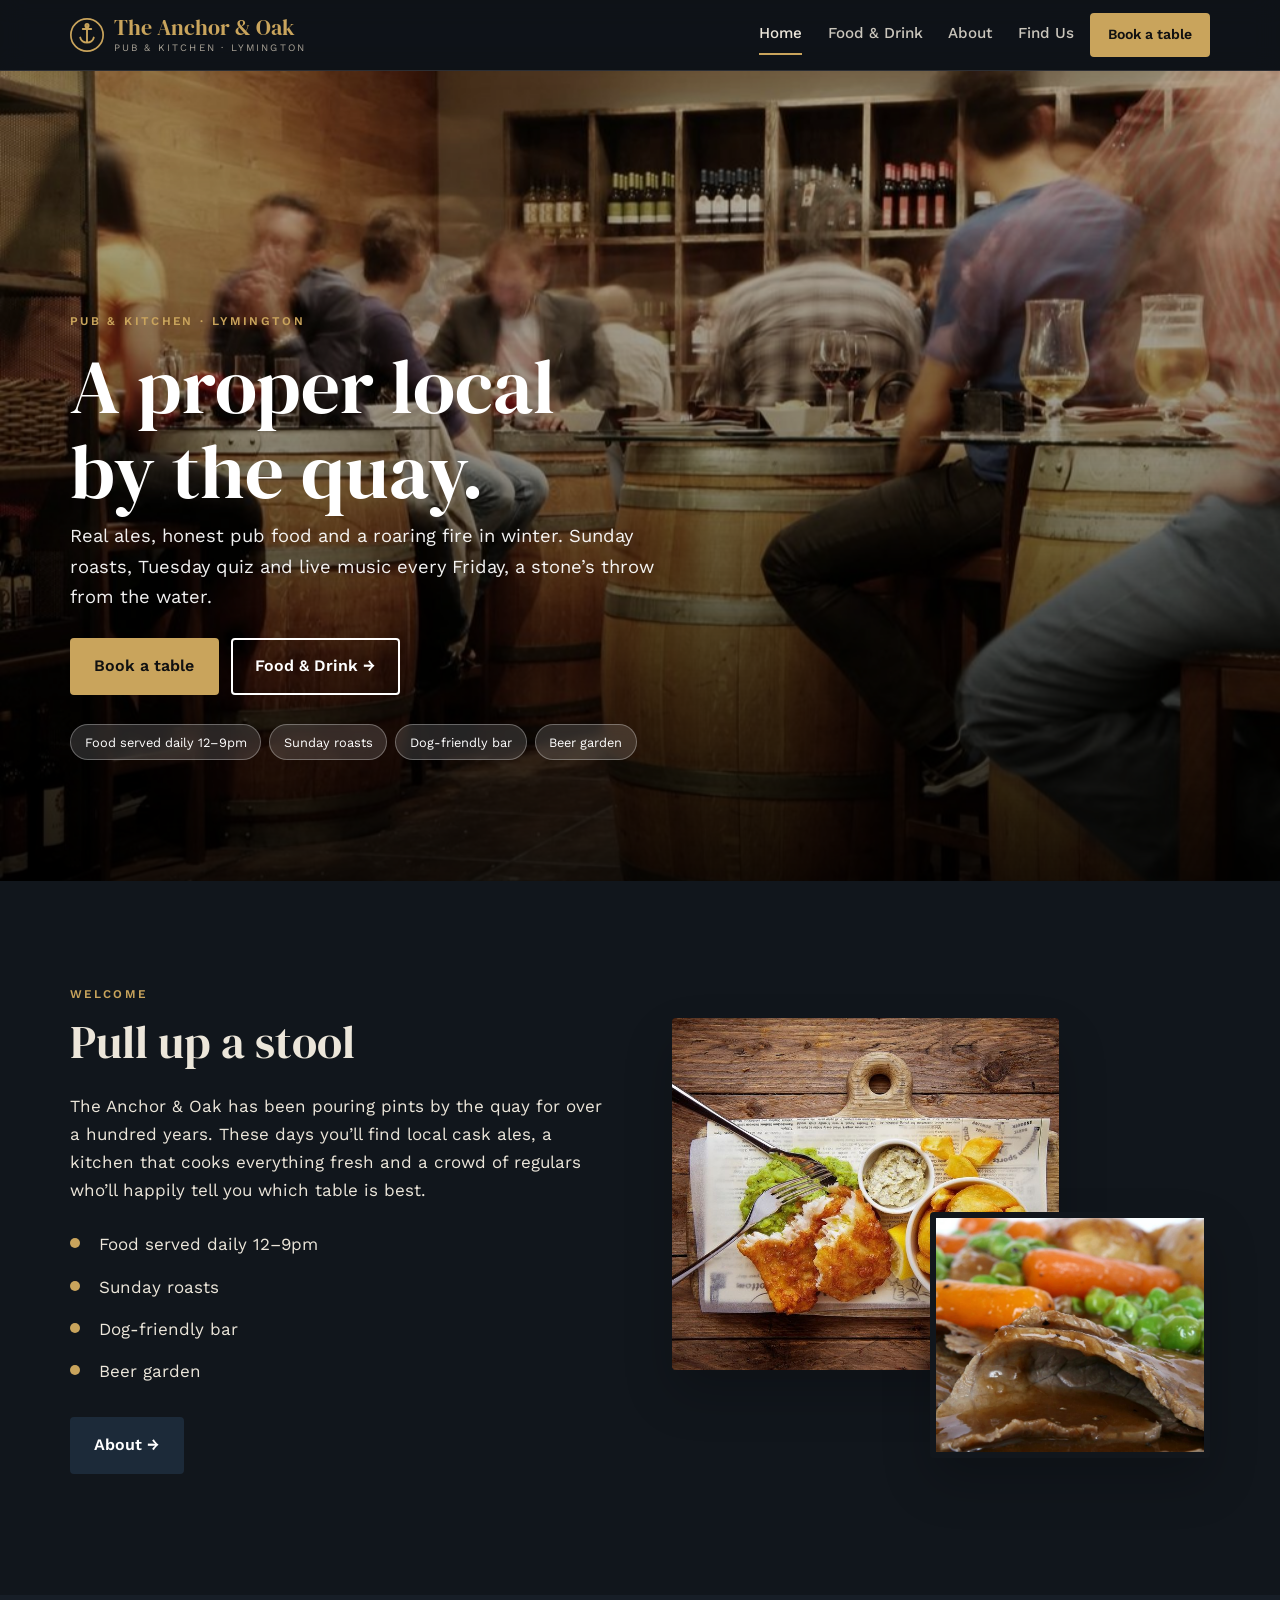
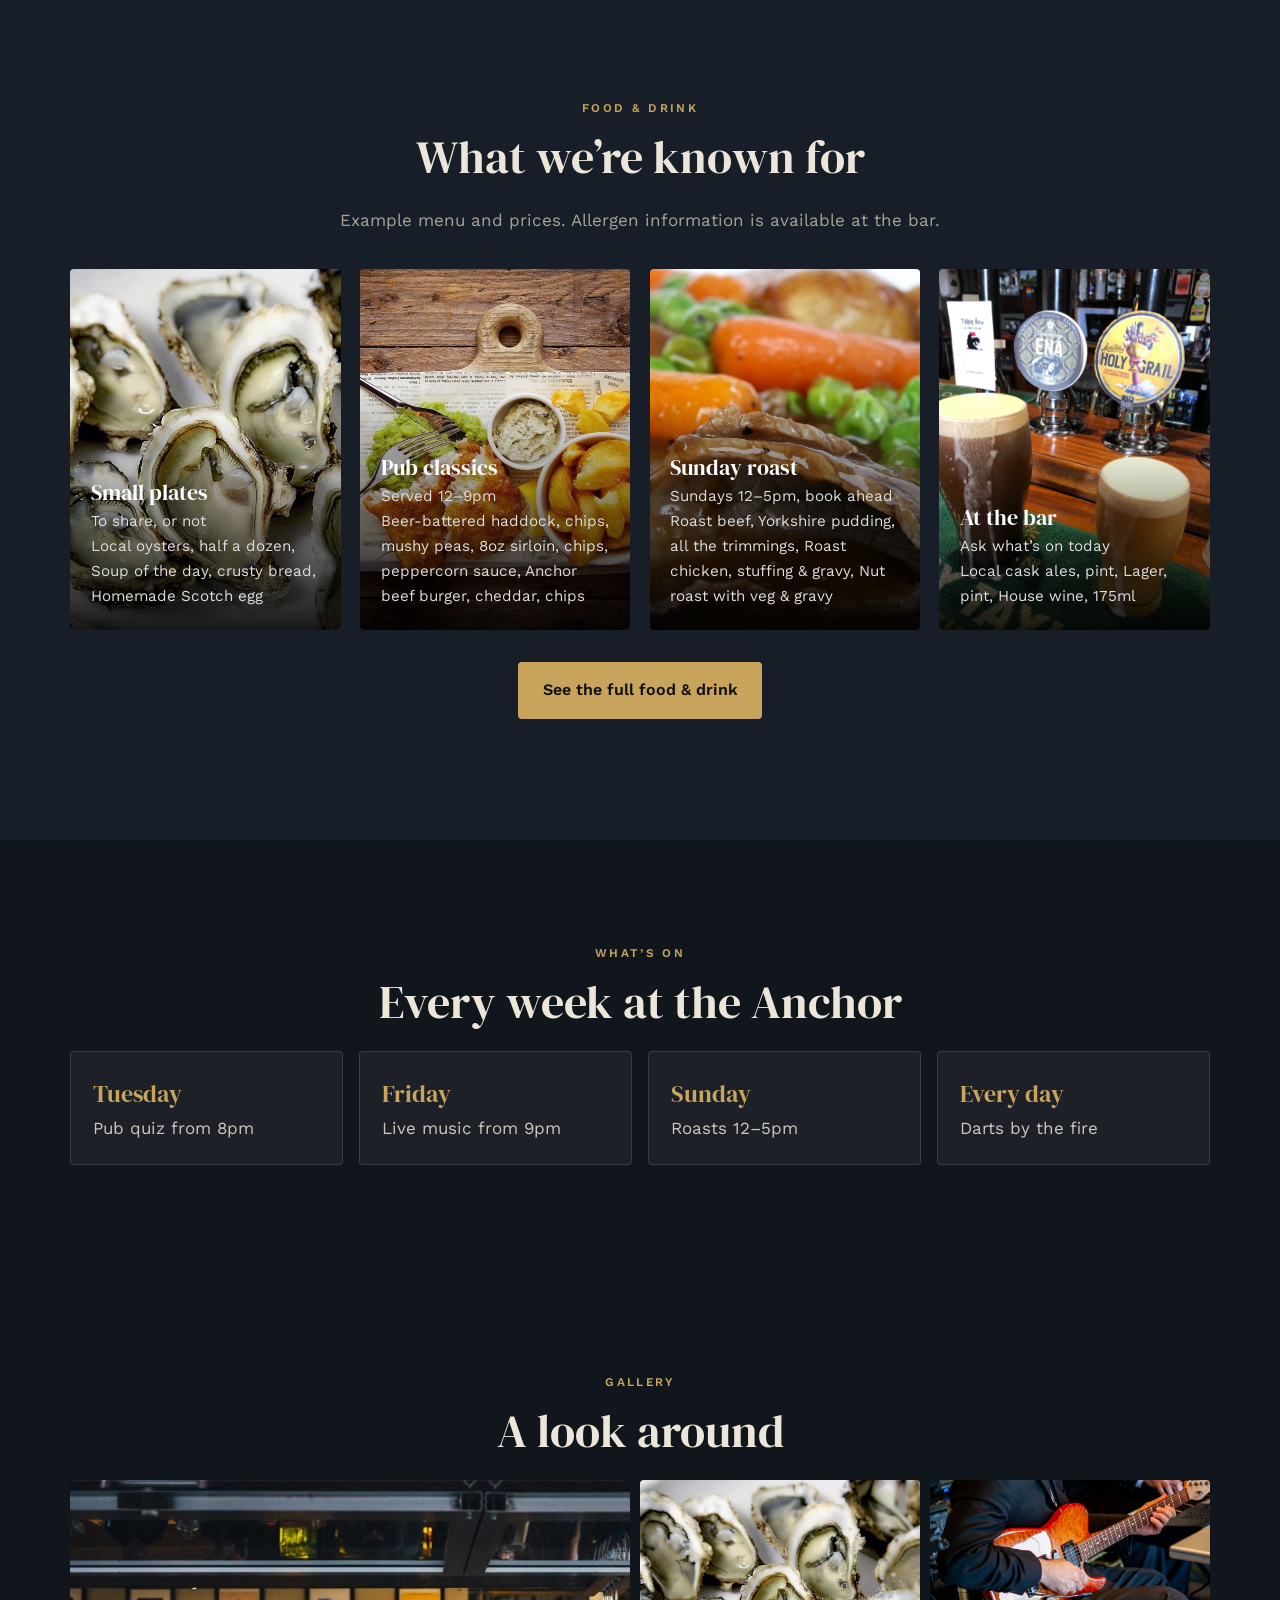
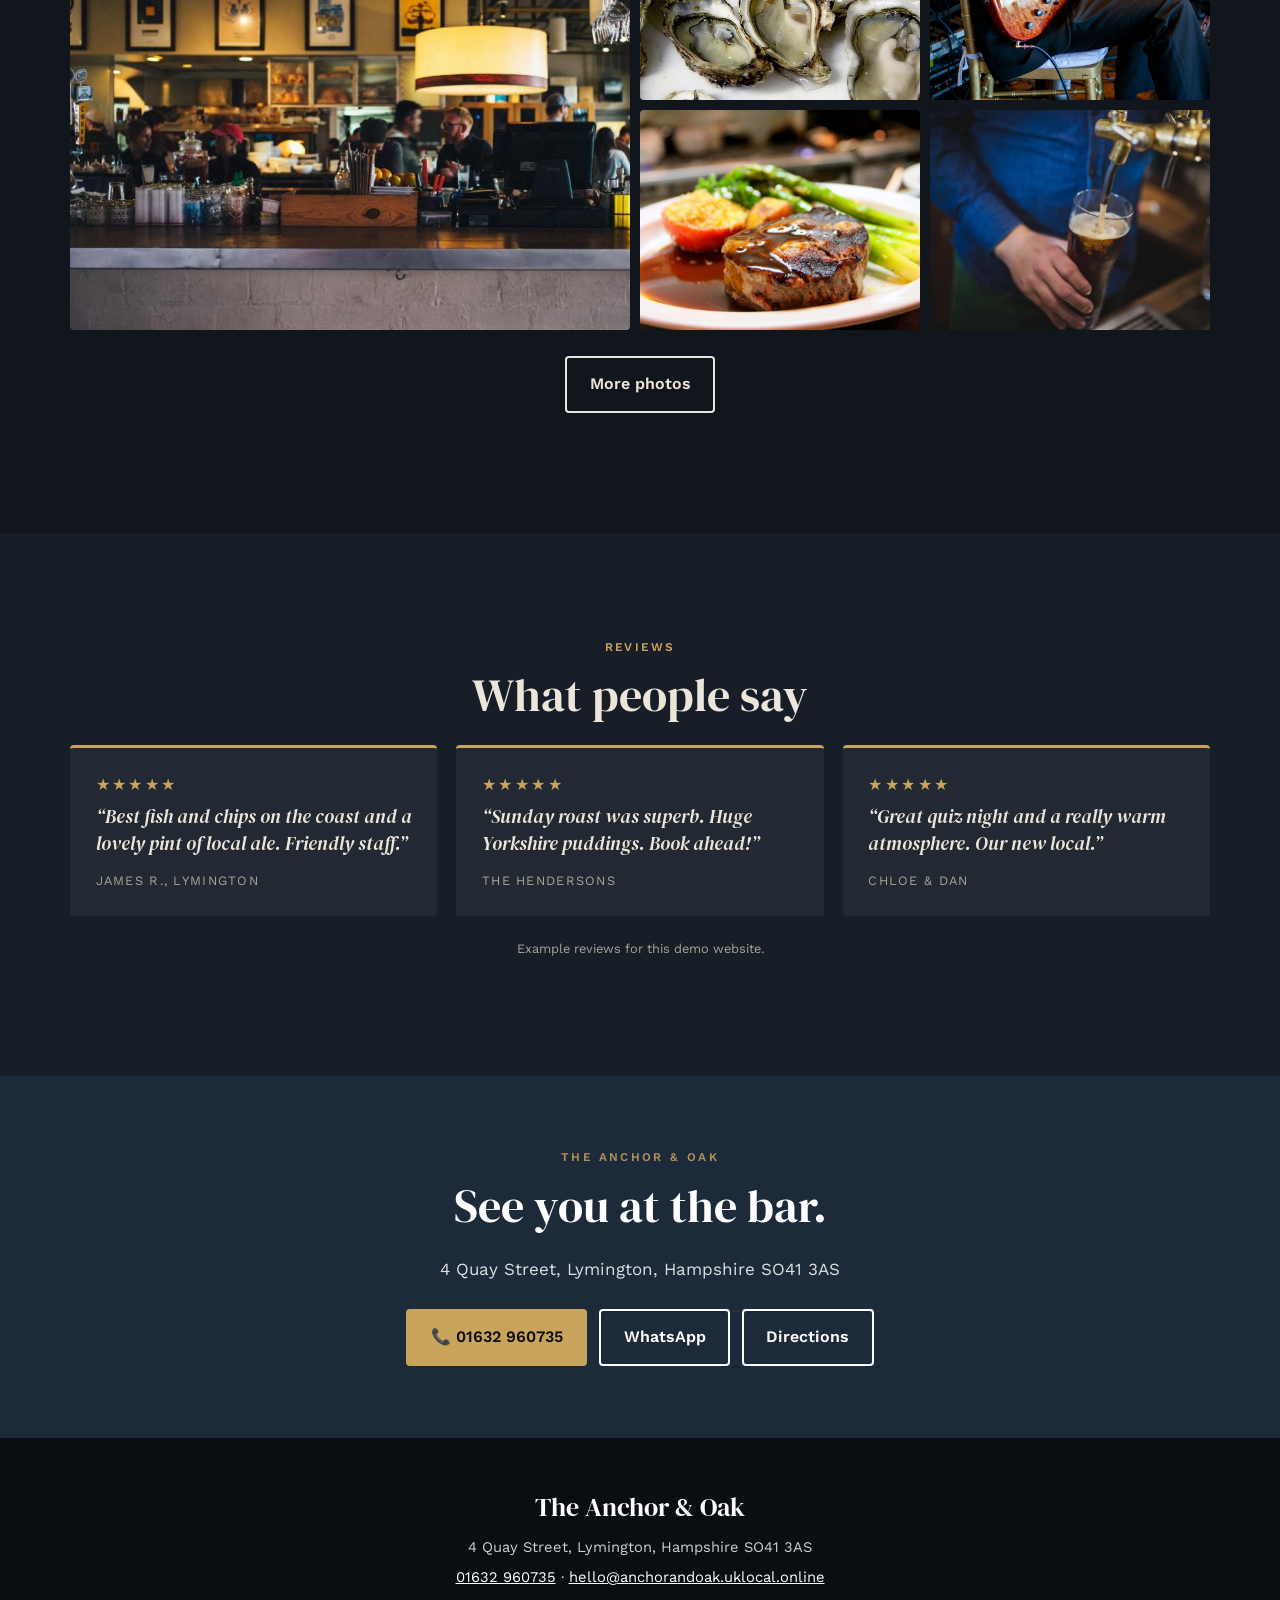
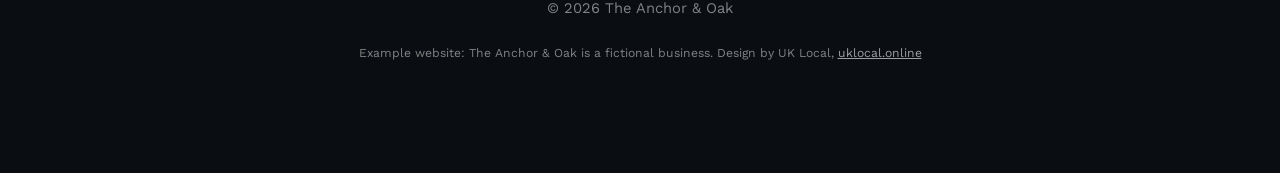
==== index.html @ 2f38d8e1 "Example website: The Anchor & Oak (UK example)" ====
<!doctype html><html lang="en-GB"><head><meta charset="utf-8"><meta name="viewport" content="width=device-width,initial-scale=1">
<title>The Anchor &amp; Oak | Pub &amp; kitchen · Lymington</title><meta name="description" content="Real ales, honest pub food and a roaring fire in winter. Sunday roasts, Tuesday quiz and live music every Friday, a stone’s throw from the water."><meta name="robots" content="noindex"><meta name="theme-color" content="#1c2a39">
<meta property="og:title" content="The Anchor &amp; Oak"><meta property="og:description" content="Real ales, honest pub food and a roaring fire in winter. Sunday roasts, Tuesday quiz and live music every Friday, a stone’s throw from the water."><meta property="og:image" content="https://anchorandoak.uklocal.online/assets/images/b058.jpg">
<link rel="icon" href="data:image/svg+xml,%3Csvg%20viewBox%3D%220%200%2040%2040%22%20xmlns%3D%22http%3A//www.w3.org/2000/svg%22%3E%3Ccircle%20cx%3D%2220%22%20cy%3D%2220%22%20r%3D%2219%22%20fill%3D%22none%22%20stroke%3D%22%23c9a45c%22%20stroke-width%3D%222%22/%3E%3Cpath%20d%3D%22M20%209v20M15%2013h10M12%2023c1%204%204%206%208%206s7-2%208-6%22%20fill%3D%22none%22%20stroke%3D%22%23c9a45c%22%20stroke-width%3D%222.2%22%20stroke-linecap%3D%22round%22/%3E%3Ccircle%20cx%3D%2220%22%20cy%3D%229%22%20r%3D%222%22%20fill%3D%22none%22%20stroke%3D%22%23c9a45c%22%20stroke-width%3D%222%22/%3E%3C/svg%3E">
<link rel="preconnect" href="https://fonts.googleapis.com"><link rel="preconnect" href="https://fonts.gstatic.com" crossorigin>
<link href="https://fonts.googleapis.com/css2?family=DM+Serif+Display&family=Work+Sans:wght@400;500;600;700&display=swap" rel="stylesheet"><link rel="stylesheet" href="css/styles.css"></head><body class="">
<header class="nav"><div class="wrap nav-in"><a class="brand" href="index.html"><svg viewBox="0 0 40 40" aria-hidden="true"><circle cx="20" cy="20" r="19" fill="none" stroke="var(--b)" stroke-width="2"/><path d="M20 9v20M15 13h10M12 23c1 4 4 6 8 6s7-2 8-6" fill="none" stroke="var(--b)" stroke-width="2.2" stroke-linecap="round"/><circle cx="20" cy="9" r="2" fill="none" stroke="var(--b)" stroke-width="2"/></svg><span><b>The Anchor &amp; Oak</b><small>Pub &amp; kitchen · Lymington</small></span></a>
<nav class="links" id="links"><a href="index.html" class=on>Home</a><a href="menu.html">Food &amp; Drink</a><a href="about.html">About</a><a href="visit.html">Find Us</a></nav><a class="btn sm" href="tel:+441632960735">Book a table</a><button class="burger" id="burger" aria-label="Menu"><span></span><span></span><span></span></button></div></header><main><section class="hero full"><img class="bgimg" src="assets/images/b058.jpg" alt="A full house"><div class="shade"></div><div class="wrap"><div class="hero-in rv"><p class="eyebrow">Pub &amp; kitchen · Lymington</p><h1>A proper local<br>by the quay.</h1><p class="lead">Real ales, honest pub food and a roaring fire in winter. Sunday roasts, Tuesday quiz and live music every Friday, a stone’s throw from the water.</p>
<div class="cta"><a class="btn" href="tel:+441632960735">Book a table</a><a class="btn ghost" style="color:#fff" href="menu.html">Food &amp; Drink →</a></div><div class="badges"><span>Food served daily 12–9pm</span><span>Sunday roasts</span><span>Dog-friendly bar</span><span>Beer garden</span></div></div></div></section><section class="s"><div class="wrap two"><div class="rv"><p class="eyebrow">Welcome</p><h2>Pull up a stool</h2><p>The Anchor &amp; Oak has been pouring pints by the quay for over a hundred years. These days you’ll find local cask ales, a kitchen that cooks everything fresh and a crowd of regulars who’ll happily tell you which table is best.</p><ul class="ticks"><li>Food served daily 12–9pm</li><li>Sunday roasts</li><li>Dog-friendly bar</li><li>Beer garden</li></ul><p style="margin-top:1.5rem"><a class="btn alt" href="about.html">About →</a></p></div>
<figure class="stack rv"><img class="a1" src="assets/images/b008.jpg" alt="Fish &amp; chips" loading="lazy"><img class="a2" src="assets/images/b026.jpg" alt="The Sunday roast" loading="lazy"></figure></div></section><section class="s alt"><div class="wrap"><p class="eyebrow center">Food &amp; Drink</p><h2 class="center">What we’re known for</h2><p class="center sub">Example menu and prices. Allergen information is available at the bar.</p><div class="feats ov"><article class="feat rv"><img src="assets/images/b145.jpg" alt="Small plates" loading="lazy"><div><h3>Small plates</h3><p>To share, or not</p><p>Local oysters, half a dozen, Soup of the day, crusty bread, Homemade Scotch egg</p></div></article><article class="feat rv"><img src="assets/images/b008.jpg" alt="Pub classics" loading="lazy"><div><h3>Pub classics</h3><p>Served 12–9pm</p><p>Beer-battered haddock, chips, mushy peas, 8oz sirloin, chips, peppercorn sauce, Anchor beef burger, cheddar, chips</p></div></article><article class="feat rv"><img src="assets/images/b026.jpg" alt="Sunday roast" loading="lazy"><div><h3>Sunday roast</h3><p>Sundays 12–5pm, book ahead</p><p>Roast beef, Yorkshire pudding, all the trimmings, Roast chicken, stuffing &amp; gravy, Nut roast with veg &amp; gravy</p></div></article><article class="feat rv"><img src="assets/images/011.jpg" alt="At the bar" loading="lazy"><div><h3>At the bar</h3><p>Ask what’s on today</p><p>Local cask ales, pint, Lager, pint, House wine, 175ml</p></div></article></div><p class="center" style="margin-top:2rem"><a class="btn" href="menu.html">See the full food &amp; drink</a></p></div></section><section class="s"><div class="wrap"><p class="eyebrow center">What’s on</p><h2 class="center">Every week at the Anchor</h2><div class="events"><div class="ev rv"><b>Tuesday</b><span>Pub quiz from 8pm</span></div><div class="ev rv"><b>Friday</b><span>Live music from 9pm</span></div><div class="ev rv"><b>Sunday</b><span>Roasts 12–5pm</span></div><div class="ev rv"><b>Every day</b><span>Darts by the fire</span></div></div></div></section><section class="s"><div class="wrap"><p class="eyebrow center">Gallery</p><h2 class="center">A look around</h2><div class="strip rv"><a href="assets/images/060.jpg" data-lb="Inside the pub"><img src="assets/images/060.jpg" alt="Inside the pub" loading="lazy"></a><a href="assets/images/b145.jpg" data-lb="Local oysters"><img src="assets/images/b145.jpg" alt="Local oysters" loading="lazy"></a><a href="assets/images/105.jpg" data-lb="Live music on Fridays"><img src="assets/images/105.jpg" alt="Live music on Fridays" loading="lazy"></a><a href="assets/images/074.jpg" data-lb="Steak night"><img src="assets/images/074.jpg" alt="Steak night" loading="lazy"></a><a href="assets/images/013.jpg" data-lb="Pouring a fresh one"><img src="assets/images/013.jpg" alt="Pouring a fresh one" loading="lazy"></a></div><p class="center" style="margin-top:1.6rem"><a class="btn ghost" href="about.html#gallery">More photos</a></div></section><section class="s alt"><div class="wrap"><p class="eyebrow center">Reviews</p><h2 class="center">What people say</h2><div class="quotes"><blockquote class="rv"><span class="stars">★★★★★</span>“Best fish and chips on the coast and a lovely pint of local ale. Friendly staff.”<cite>James R., Lymington</cite></blockquote><blockquote class="rv"><span class="stars">★★★★★</span>“Sunday roast was superb. Huge Yorkshire puddings. Book ahead!”<cite>The Hendersons</cite></blockquote><blockquote class="rv"><span class="stars">★★★★★</span>“Great quiz night and a really warm atmosphere. Our new local.”<cite>Chloe &amp; Dan</cite></blockquote></div><p class="exnote">Example reviews for this demo website.</p></div></section><section class="band"><div class="wrap rv"><p class="eyebrow" style="color:var(--b)">The Anchor &amp; Oak</p><h2>See you at the bar.</h2><p>4 Quay Street, Lymington, Hampshire SO41 3AS</p>
<div class="cta"><a class="btn" href="tel:+441632960735">📞 01632 960735</a><a class="btn ghost" style="color:#fff" href="https://wa.me/447700900735">WhatsApp</a><a class="btn ghost" style="color:#fff" href="https://www.google.com/maps/search/?api=1&query=Quay+Street%2C+Lymington%2C+Hampshire">Directions</a></div></div></section></main>
<footer class="foot"><div class="wrap"><b>The Anchor &amp; Oak</b><p>4 Quay Street, Lymington, Hampshire SO41 3AS</p>
<p><a href="tel:+441632960735">01632 960735</a> · <a href="mailto:hello@anchorandoak.uklocal.online">hello@anchorandoak.uklocal.online</a></p><p style="opacity:.6">© 2026 The Anchor &amp; Oak</p>
<p class="ex">Example website: The Anchor &amp; Oak is a fictional business. Design by UK Local, <a href="https://uklocal.online/">uklocal.online</a></p></div></footer>
<div class="mbar"><a class="call" href="tel:+441632960735">📞 Call</a><a href="https://wa.me/447700900735">💬 WhatsApp</a><a href="https://www.google.com/maps/search/?api=1&query=Quay+Street%2C+Lymington%2C+Hampshire">📍 Map</a></div>
<div class="lb" id="lb"><button aria-label="Close">×</button><img alt=""><p></p></div><script src="js/main.js"></script></body></html>
---- css/styles.css ----
:root{--bg:#11161c;--fg:#ece6da;--a:#1c2a39;--b:#c9a45c;--c:#171e27;--r:4px;--f1:'DM Serif Display',Georgia,serif;--f2:'Work Sans',system-ui,sans-serif;--mut:#a9a397;--card:rgba(255,255,255,.05);--line:rgba(255,255,255,.12)}
*{box-sizing:border-box}html{scroll-behavior:smooth}body{margin:0;background:var(--bg);color:var(--fg);font-family:var(--f2);line-height:1.65;-webkit-font-smoothing:antialiased;font-size:17px}
img{max-width:100%;display:block}a{color:inherit}.wrap{width:min(100% - 2.5rem,1140px);margin:auto}
h1,h2,h3{font-family:var(--f1);line-height:1.1;margin:0 0 .5em;font-weight:400;}h2{font-size:clamp(1.9rem,4vw,2.9rem)}h3{font-size:1.35rem}
.eyebrow{text-transform:uppercase;letter-spacing:.2em;font-size:.74rem;font-weight:600;color:var(--b);margin:0 0 .8rem}.center{text-align:center}.sub{color:var(--mut);max-width:640px}.center.sub{margin:0 auto 2.2rem}
.topstrip{background:var(--b);color:#fff;text-align:center;font-weight:600;font-size:.9rem;padding:.45rem 1rem}.topstrip a{color:#fff}
.nav{position:sticky;top:0;z-index:40;background:rgba(14,18,24,.86);backdrop-filter:blur(12px);-webkit-backdrop-filter:blur(12px);border-bottom:1px solid var(--line)}.nav-in{display:flex;align-items:center;gap:1rem;height:70px}
.brand{text-decoration:none;display:flex;align-items:center;gap:.6rem;margin-right:auto}.brand svg{width:34px;height:34px;flex:none}.brand span{display:flex;flex-direction:column;line-height:1}.brand b{font-family:var(--f1);font-size:1.4rem;color:var(--b);font-weight:400;}.brand small{font-size:.62rem;letter-spacing:.22em;text-transform:uppercase;color:var(--mut);margin-top:4px}
.links{display:flex;gap:1.6rem}.links a{text-decoration:none;font-weight:500;font-size:.95rem;opacity:.85;padding:6px 0;border-bottom:2px solid transparent}.links a:hover,.links a.on{opacity:1;border-color:var(--b)}
.btn{display:inline-flex;align-items:center;gap:.45rem;text-decoration:none;font-weight:600;padding:.85rem 1.4rem;border-radius:var(--r);background:var(--b);color:#111;border:2px solid var(--b);transition:.25s;font-family:var(--f2);font-size:1rem}.btn:hover{transform:translateY(-2px);filter:brightness(1.07)}.btn.ghost{background:transparent;color:inherit;border-color:currentColor}.btn.sm{padding:.55rem 1rem;font-size:.88rem}.btn.alt{background:var(--a);border-color:var(--a);color:#fff}
.burger{display:none;background:none;border:0;width:42px;height:42px;cursor:pointer;color:inherit;padding:0}.burger span{display:block;height:2px;background:currentColor;margin:7px 8px;transition:.3s}
@media(max-width:860px){.links{position:fixed;inset:70px 0 auto 0;flex-direction:column;gap:0;background:var(--bg);padding:.5rem 1.25rem 1.25rem;transform:translateY(-150%);transition:.35s;box-shadow:0 20px 40px rgba(0,0,0,.2)}.links.open{transform:none}.links a{padding:14px 0;border-bottom:1px solid var(--line);font-size:1.05rem}.burger{display:block}.nav .btn.sm{display:none}}
.hero{position:relative;color:#fff;overflow:hidden}.hero .bgimg{position:absolute;inset:0;width:100%;height:100%;object-fit:cover;animation:kb 18s ease-out both}@keyframes kb{from{transform:scale(1.12)}to{transform:scale(1)}}
.hero .shade{position:absolute;inset:0;background:linear-gradient(180deg,rgba(0,0,0,.25) 0%,rgba(0,0,0,.4) 45%,rgba(0,0,0,.86) 100%)}.hero-in{position:relative;max-width:760px}
.hero.full{min-height:clamp(580px,90vh,860px);display:flex;align-items:flex-end}.hero.full .hero-in{padding:clamp(7rem,22vh,12rem) 0 4.5rem}
.hero h1{font-size:clamp(2.5rem,7vw,4.8rem);margin-bottom:.5rem}.hero h1 em{font-style:normal;color:var(--b)}.hero .lead{font-size:1.15rem;opacity:.94;max-width:600px;margin:0}
.cta{display:flex;flex-wrap:wrap;gap:.75rem;margin-top:1.6rem}.badges{display:flex;flex-wrap:wrap;gap:.5rem;margin-top:1.8rem}.badges span{font-size:.8rem;padding:.4rem .85rem;border-radius:99px;background:rgba(255,255,255,.14);border:1px solid rgba(255,255,255,.3);backdrop-filter:blur(6px)}
.hero.split{color:var(--fg);background:var(--c)}.hero.split .grid2{display:grid;grid-template-columns:1.05fr 1fr;align-items:center;gap:3rem;min-height:clamp(560px,82vh,760px);padding:3rem 0}.hero.split .badges span{background:var(--bg);border-color:var(--line);color:var(--fg)}.hero.split h1 em{color:var(--b)}
.hero.split .pic{position:relative;height:clamp(420px,70vh,620px)}.hero.split .pic img{position:absolute;object-fit:cover;border-radius:var(--r);box-shadow:0 30px 60px rgba(0,0,0,.18)}.hero.split .pic .p1{top:0;left:0;width:82%;height:86%}.hero.split .pic .p2{right:0;bottom:0;width:48%;height:46%;border:6px solid var(--c)}
.hcard{position:absolute;left:-6%;bottom:8%;background:var(--bg);color:var(--fg);border-radius:var(--r);padding:.9rem 1.2rem;box-shadow:0 18px 40px rgba(0,0,0,.18);font-size:.9rem;line-height:1.35}.hcard b{display:block;font-family:var(--f1);font-size:1.15rem;color:var(--a)}
.hero.block{background:var(--a)}.hero.block .grid2{display:grid;grid-template-columns:1.1fr 1fr;min-height:clamp(560px,80vh,760px)}.hero.block .hero-in{padding:4rem clamp(1.25rem,5vw,4.5rem) 4rem max(1.25rem,calc((100vw - 1140px)/2));align-self:center;max-width:none}.hero.block .pic{position:relative;min-height:340px}.hero.block .pic img{position:absolute;inset:0;width:100%;height:100%;object-fit:cover}.hero.block .pic .tag{position:absolute;left:1.2rem;bottom:1.2rem;background:var(--b);color:#fff;font-weight:700;padding:.6rem 1rem;border-radius:var(--r);font-size:.95rem}
.hero.block h1{font-size:clamp(2.6rem,6.5vw,4.9rem);line-height:1}
@media(max-width:860px){.hero.split .grid2{grid-template-columns:1fr;gap:2rem;min-height:0;padding:2rem 0 3rem}.hero.split .pic{height:360px;order:-1}.hcard{left:auto;right:4%;bottom:-4%}.hero.block .grid2{grid-template-columns:1fr}.hero.block .pic{order:-1;min-height:260px}.hero.block .hero-in{padding:2.5rem 1.25rem 3rem}}
section.s{padding:clamp(4rem,9vw,6.5rem) 0}.alt{background:var(--c)}.two{display:grid;grid-template-columns:1fr 1fr;gap:clamp(2rem,5vw,4.5rem);align-items:center}
@media(max-width:860px){.two{grid-template-columns:1fr}}
.stack{position:relative;min-height:440px;margin:0}.stack img{position:absolute;object-fit:cover;border-radius:var(--r);box-shadow:0 24px 50px rgba(0,0,0,.2)}.stack .a1{left:0;top:0;width:72%;height:80%}.stack .a2{right:0;bottom:0;width:52%;height:56%;border:6px solid var(--bg)}
.ticks{list-style:none;padding:0;margin:1.2rem 0 0}.ticks li{padding:.45rem 0 .45rem 1.8rem;position:relative}.ticks li:before{content:'';position:absolute;left:0;top:.95rem;width:10px;height:10px;border-radius:50%;background:var(--b)}
.feats{display:grid;grid-template-columns:repeat(auto-fit,minmax(240px,1fr));gap:1.2rem}.feat{background:var(--card);border-radius:var(--r);overflow:hidden;box-shadow:0 10px 30px rgba(0,0,0,.08);transition:.3s}.feat:hover{transform:translateY(-5px)}.feat img{width:100%;aspect-ratio:4/3;object-fit:cover}.feat div{padding:1.1rem 1.25rem 1.3rem}.feat p{margin:0;color:var(--mut);font-size:.95rem}.feat h3{margin-bottom:.25rem}.feat .price{display:inline-block;margin-top:.7rem;font-weight:700;color:var(--b);font-size:.95rem}
.feats.ov .feat{position:relative;aspect-ratio:3/4;box-shadow:none}.feats.ov .feat img{position:absolute;inset:0;height:100%;aspect-ratio:auto}.feats.ov .feat div{position:absolute;inset:auto 0 0 0;padding:4rem 1.3rem 1.3rem;background:linear-gradient(transparent,rgba(0,0,0,.9));color:#fff}.feats.ov .feat p{color:#ddd}@media(max-width:860px){.feats.ov .feat{aspect-ratio:4/3}}
.strip{display:grid;grid-template-columns:2fr 1fr 1fr;grid-auto-rows:220px;gap:10px}.strip a:first-child{grid-row:span 2}.strip img{width:100%;height:100%;object-fit:cover;transition:.4s}.strip a{overflow:hidden;border-radius:var(--r)}.strip a:hover img{transform:scale(1.06)}@media(max-width:700px){.strip{grid-template-columns:1fr 1fr;grid-auto-rows:150px}}
.quotes{display:grid;grid-template-columns:repeat(auto-fit,minmax(260px,1fr));gap:1.2rem}.quotes blockquote{margin:0;padding:1.6rem;background:var(--card);border-radius:var(--r);border-top:3px solid var(--b);font-family:var(--f1);font-size:1.18rem;line-height:1.45;font-style:italic}.quotes .stars{color:var(--b);letter-spacing:.15em;font-style:normal;font-size:1rem;display:block;margin-bottom:.4rem}.quotes cite{display:block;margin-top:.9rem;font-family:var(--f2);font-style:normal;font-size:.8rem;color:var(--mut);letter-spacing:.1em;text-transform:uppercase}
.exnote{font-size:.8rem;color:var(--mut);text-align:center;margin-top:1.4rem}
.band{background:var(--a);color:#fff;text-align:center;padding:4.5rem 0}.band h2{color:#fff}.band p{opacity:.85}.band .cta{justify-content:center}
.phero{position:relative;color:#fff;padding:9rem 0 3.5rem;overflow:hidden}.phero img{position:absolute;inset:0;width:100%;height:100%;object-fit:cover}.phero .shade{position:absolute;inset:0;background:linear-gradient(180deg,rgba(0,0,0,.3),rgba(0,0,0,.8))}.phero .wrap{position:relative}.phero h1{font-size:clamp(2.3rem,6vw,3.9rem)}.phero p{opacity:.88;margin:0}
.menu{display:grid;grid-template-columns:repeat(auto-fit,minmax(320px,1fr));gap:1.4rem}.mcard{background:var(--card);padding:1.8rem;border-radius:var(--r);box-shadow:0 8px 24px rgba(0,0,0,.06);border-left:4px solid var(--b)}.mcard h3{margin:0}.mcard .mnote{color:var(--mut);font-size:.9rem;margin:.1rem 0 .9rem}.mcard ul{list-style:none;padding:0;margin:0}.mcard li{display:flex;align-items:baseline;gap:.6rem;padding:.6rem 0;border-bottom:1px dashed var(--line)}.mcard li:last-child{border:0}.mcard li span{flex:1}.mcard li b{white-space:nowrap;color:var(--b);font-weight:700}
.note{font-size:.9rem;color:var(--mut);text-align:center;margin-top:2rem}
.events{display:grid;grid-template-columns:repeat(auto-fit,minmax(220px,1fr));gap:1rem}.ev{border:1px solid var(--line);border-radius:var(--r);padding:1.4rem;background:var(--card)}.ev b{display:block;font-family:var(--f1);font-size:1.5rem;color:var(--b);font-weight:400}.ev span{color:var(--fg);opacity:.85}
.svcs{display:grid;grid-template-columns:repeat(auto-fit,minmax(300px,1fr));gap:1.2rem}.svc{display:grid;grid-template-columns:120px 1fr;background:#fff;border:1px solid var(--line);border-radius:var(--r);overflow:hidden;box-shadow:0 6px 18px rgba(15,27,45,.06);transition:.25s}.svc:hover{transform:translateY(-4px);box-shadow:0 14px 30px rgba(15,27,45,.12)}.svc img{width:100%;height:100%;object-fit:cover}.svc div{padding:1.1rem 1.2rem}.svc h3{margin:0 0 .2rem;font-size:1.45rem}.svc p{margin:0;color:var(--mut);font-size:.95rem;line-height:1.45}.svc .price{display:inline-block;margin-top:.6rem;background:var(--c);color:var(--a);font-weight:700;font-size:.85rem;padding:.25rem .7rem;border-radius:99px}
.svcs.big .svc{grid-template-columns:1fr}.svcs.big .svc img{aspect-ratio:16/9;height:auto}
.steps{display:grid;grid-template-columns:repeat(3,1fr);gap:1.2rem;counter-reset:s}.step{background:#fff;border-radius:var(--r);padding:1.6rem;border-top:4px solid var(--b);box-shadow:0 6px 18px rgba(15,27,45,.06)}.step:before{counter-increment:s;content:counter(s);display:grid;place-items:center;width:44px;height:44px;border-radius:50%;background:var(--a);color:#fff;font-family:var(--f1);font-size:1.4rem;font-weight:700;margin-bottom:.8rem}.step h3{margin:0 0 .3rem}.step p{margin:0;color:var(--mut)}@media(max-width:860px){.steps{grid-template-columns:1fr}}
.chips{display:flex;flex-wrap:wrap;gap:.5rem;margin:1.2rem 0}.chips span{background:#fff;border:1px solid var(--line);border-radius:99px;padding:.4rem .9rem;font-weight:500;font-size:.92rem}
.gal{columns:3 260px;column-gap:10px}.gal a{display:block;margin-bottom:10px;border-radius:var(--r);overflow:hidden;break-inside:avoid}.gal img{width:100%;transition:.4s}.gal a:hover img{transform:scale(1.04)}
.lb{position:fixed;inset:0;background:rgba(0,0,0,.92);display:none;align-items:center;justify-content:center;z-index:99;padding:1rem}.lb.on{display:flex}.lb img{max-height:86vh;max-width:94vw;border-radius:6px}.lb p{position:absolute;bottom:1.2rem;color:#fff;width:100%;text-align:center;margin:0}.lb button{position:absolute;top:1rem;right:1rem;background:none;border:0;color:#fff;font-size:2.2rem;cursor:pointer}
dl.info{display:grid;grid-template-columns:auto 1fr;gap:.75rem 1.4rem;margin:1.4rem 0}dl.info dt{font-weight:700;color:var(--b);text-transform:uppercase;font-size:.75rem;letter-spacing:.15em;padding-top:.3rem}dl.info dd{margin:0}dl.info a{color:inherit;font-weight:600}
.hours{width:100%;border-collapse:collapse;margin:1rem 0}.hours td{padding:.7rem 0;border-bottom:1px solid var(--line)}.hours td:last-child{text-align:right;font-weight:600}
.map iframe{width:100%;height:440px;border:0;border-radius:var(--r);filter:grayscale(.3) invert(.9) hue-rotate(180deg)}
.foot{background:#0a0d11;color:#cfcfcf;padding:3rem 0 6.5rem;text-align:center;font-size:.92rem}.foot b{font-family:var(--f1);font-size:1.6rem;color:#fff;font-weight:400;}.foot a{color:#fff}.foot p{margin:.4rem 0}.foot .ex{margin-top:1.4rem;font-size:.76rem;opacity:.6}
.mbar{position:fixed;left:0;right:0;bottom:0;display:none;z-index:50;background:var(--a);box-shadow:0 -6px 20px rgba(0,0,0,.2);padding-bottom:env(safe-area-inset-bottom)}.mbar a{flex:1;text-align:center;color:#fff;text-decoration:none;font-weight:600;padding:14px 4px;font-size:.95rem}.mbar a.call{background:var(--b);color:#111}.mbar a+a{border-left:1px solid rgba(255,255,255,.18)}@media(max-width:860px){.mbar{display:flex}}
.rv{opacity:0;transform:translateY(26px);transition:opacity .8s ease,transform .8s ease}.rv.in{opacity:1;transform:none}
@media(prefers-reduced-motion:reduce){.rv{opacity:1;transform:none;transition:none}.hero .bgimg{animation:none}}
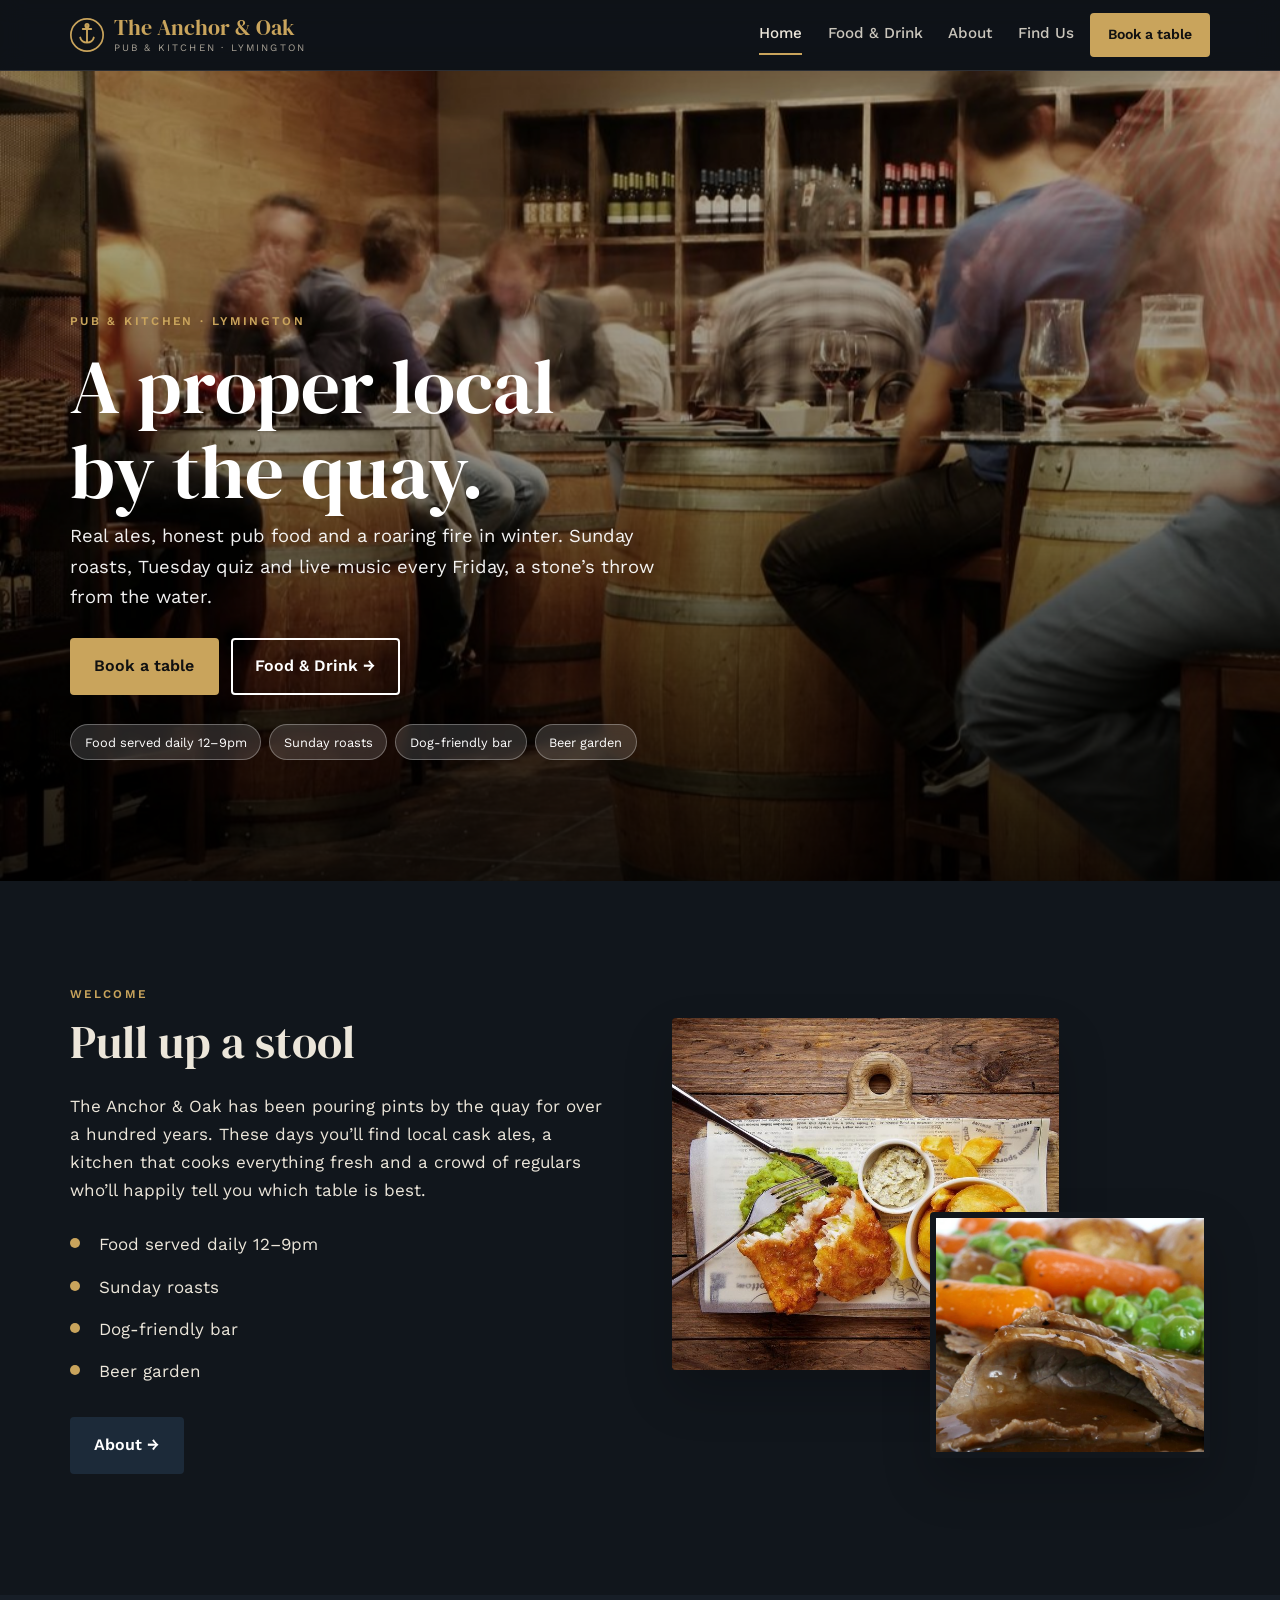
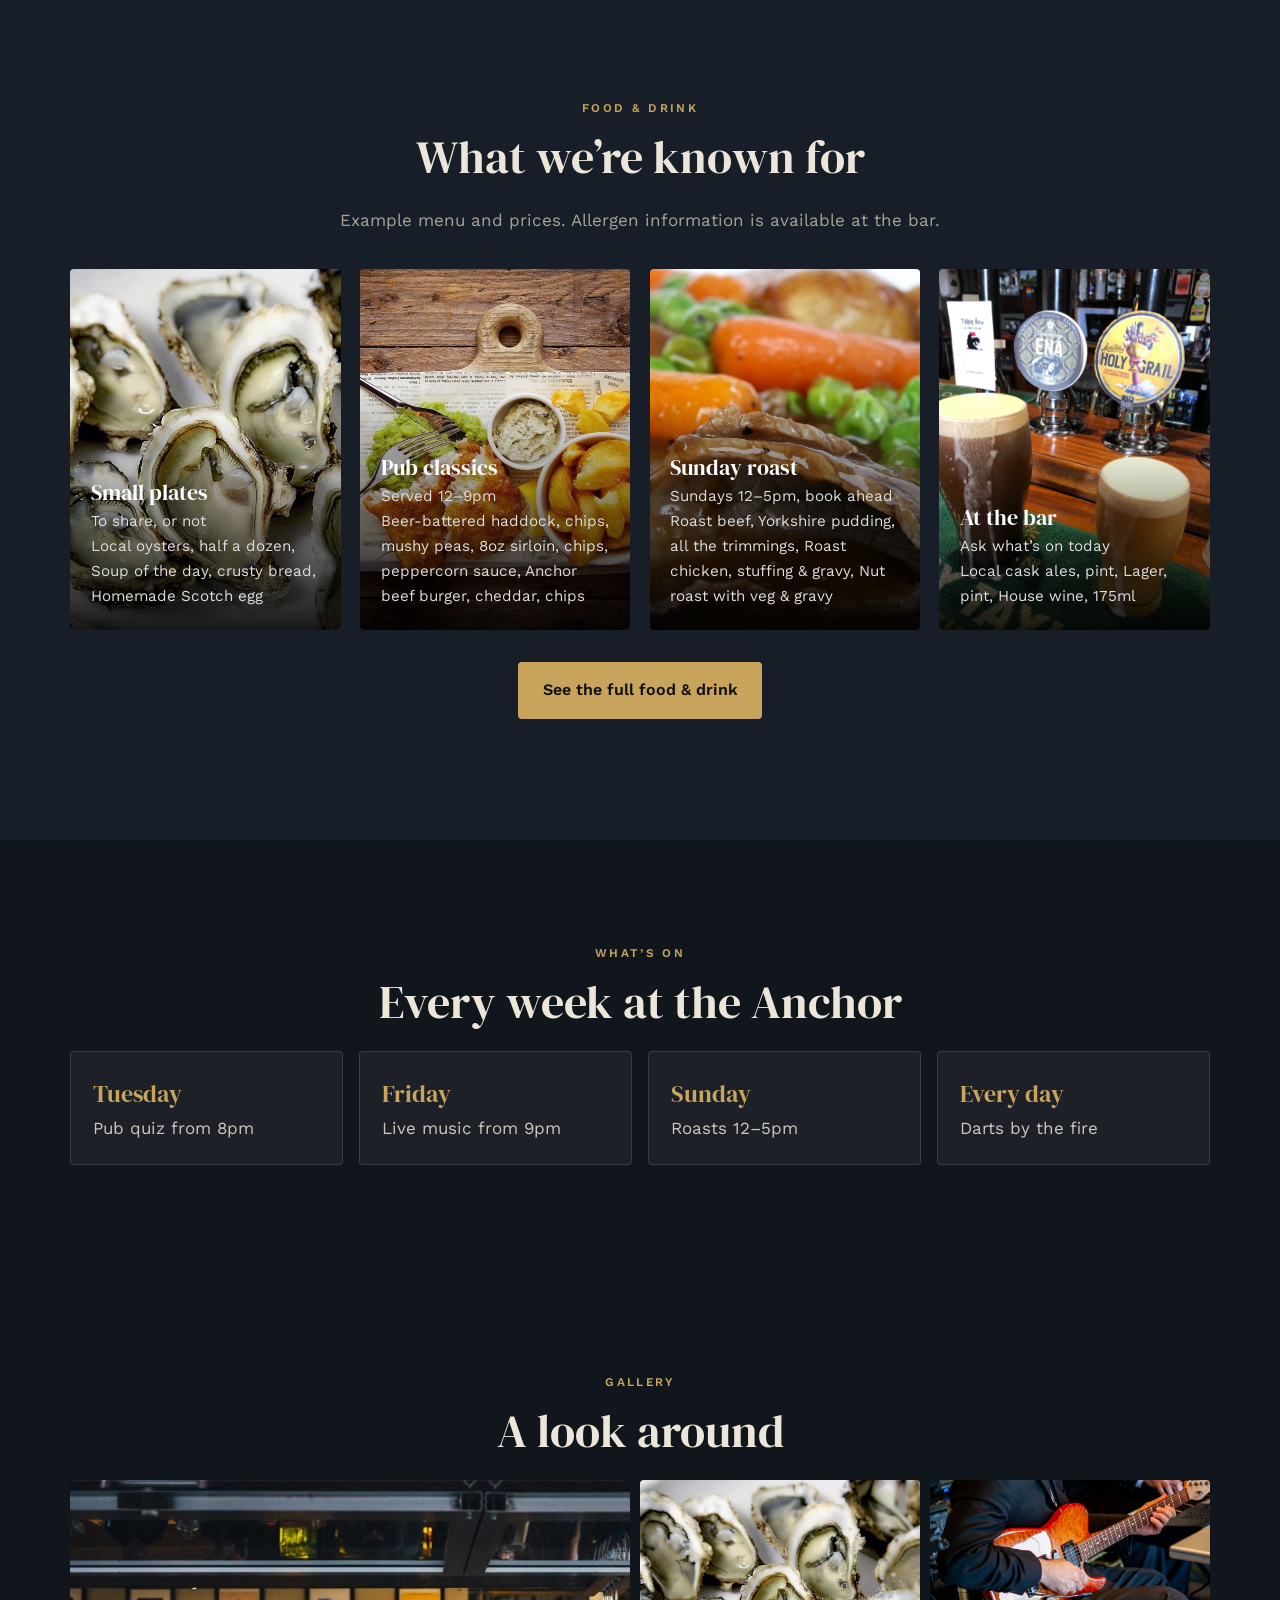
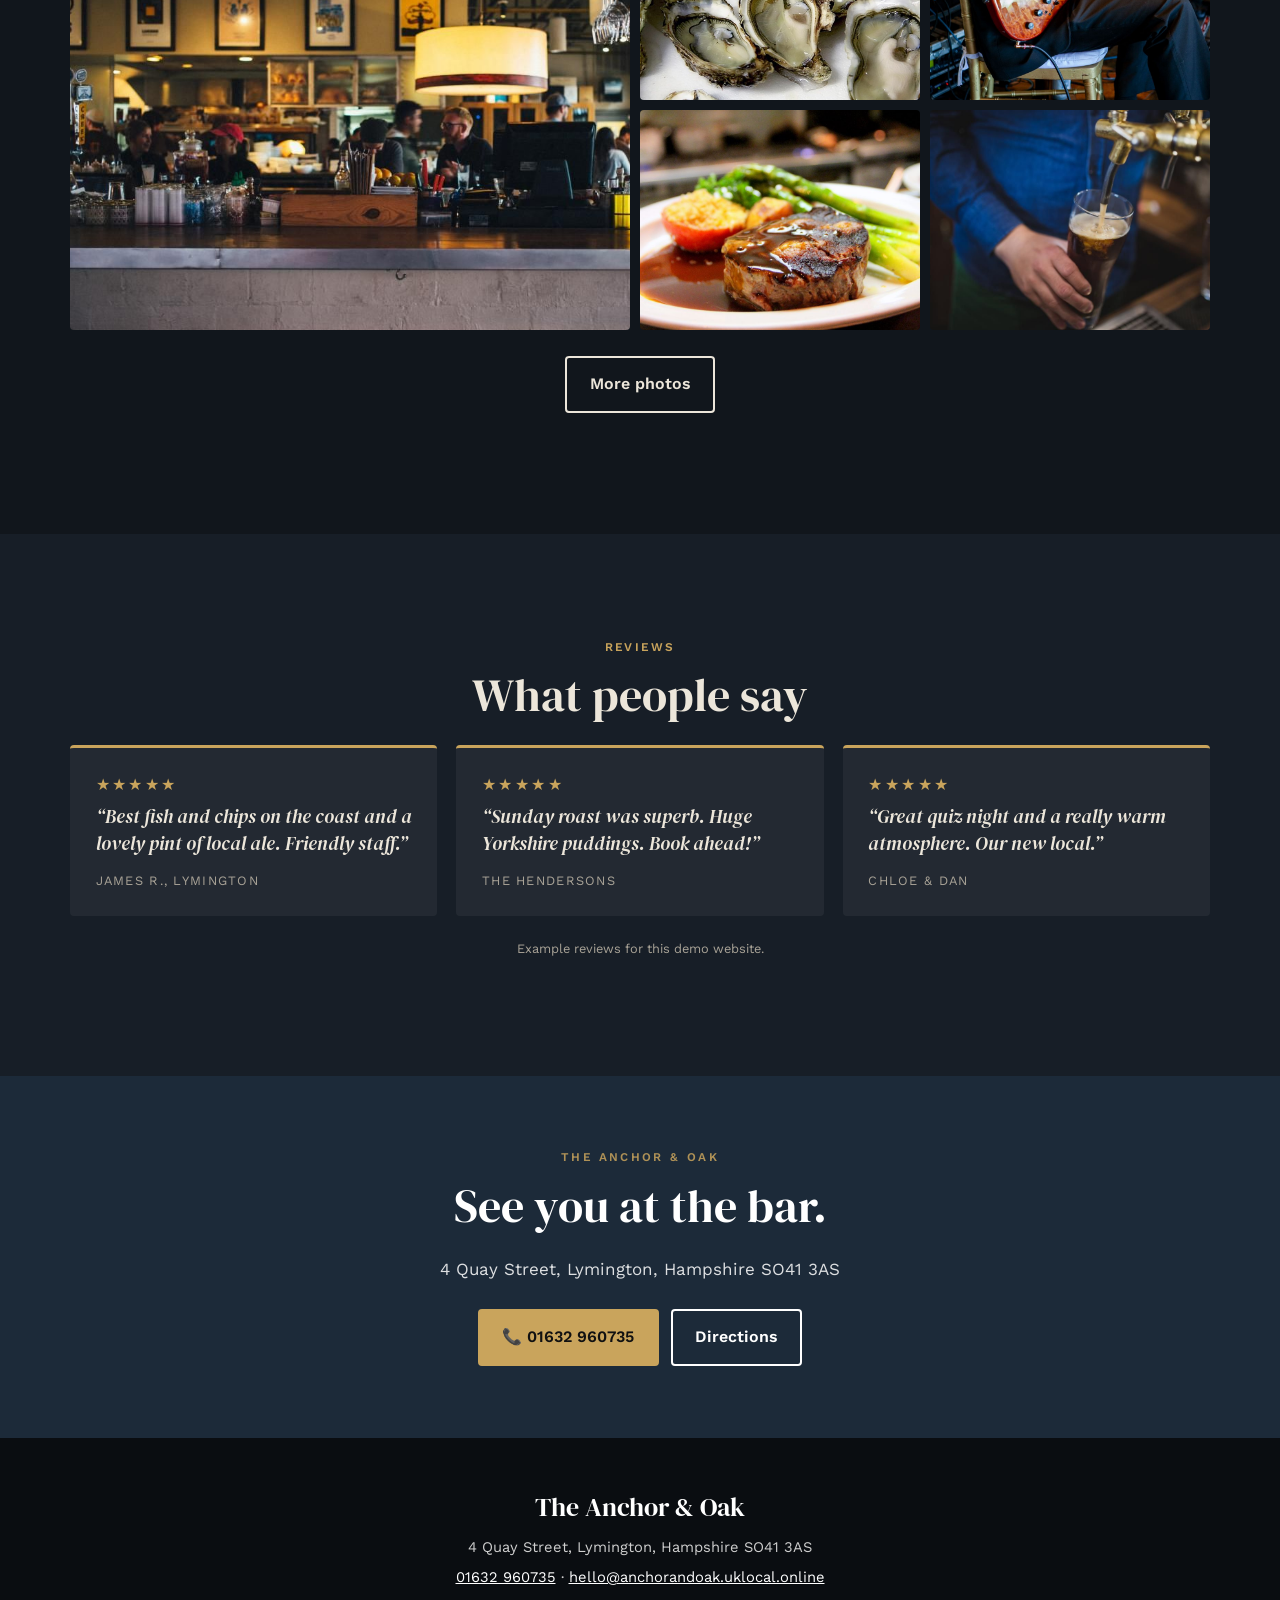
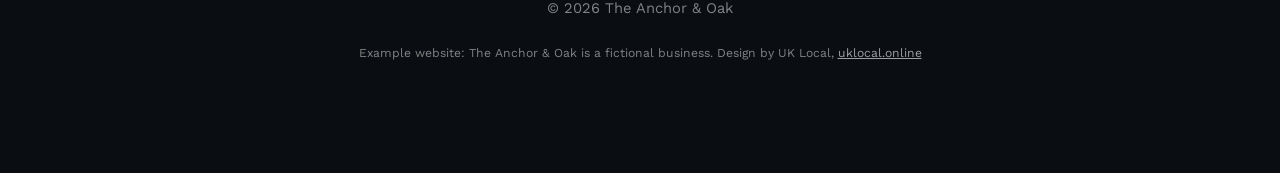
==== commit 025a08b0: "Remove WhatsApp buttons (UK/AU examples are email-only); mobile bar now Call / Email / Map" ====
--- a/index.html
+++ b/index.html
@@ -8,9 +8,9 @@
 <nav class="links" id="links"><a href="index.html" class=on>Home</a><a href="menu.html">Food &amp; Drink</a><a href="about.html">About</a><a href="visit.html">Find Us</a></nav><a class="btn sm" href="tel:+441632960735">Book a table</a><button class="burger" id="burger" aria-label="Menu"><span></span><span></span><span></span></button></div></header><main><section class="hero full"><img class="bgimg" src="assets/images/b058.jpg" alt="A full house"><div class="shade"></div><div class="wrap"><div class="hero-in rv"><p class="eyebrow">Pub &amp; kitchen · Lymington</p><h1>A proper local<br>by the quay.</h1><p class="lead">Real ales, honest pub food and a roaring fire in winter. Sunday roasts, Tuesday quiz and live music every Friday, a stone’s throw from the water.</p>
 <div class="cta"><a class="btn" href="tel:+441632960735">Book a table</a><a class="btn ghost" style="color:#fff" href="menu.html">Food &amp; Drink →</a></div><div class="badges"><span>Food served daily 12–9pm</span><span>Sunday roasts</span><span>Dog-friendly bar</span><span>Beer garden</span></div></div></div></section><section class="s"><div class="wrap two"><div class="rv"><p class="eyebrow">Welcome</p><h2>Pull up a stool</h2><p>The Anchor &amp; Oak has been pouring pints by the quay for over a hundred years. These days you’ll find local cask ales, a kitchen that cooks everything fresh and a crowd of regulars who’ll happily tell you which table is best.</p><ul class="ticks"><li>Food served daily 12–9pm</li><li>Sunday roasts</li><li>Dog-friendly bar</li><li>Beer garden</li></ul><p style="margin-top:1.5rem"><a class="btn alt" href="about.html">About →</a></p></div>
 <figure class="stack rv"><img class="a1" src="assets/images/b008.jpg" alt="Fish &amp; chips" loading="lazy"><img class="a2" src="assets/images/b026.jpg" alt="The Sunday roast" loading="lazy"></figure></div></section><section class="s alt"><div class="wrap"><p class="eyebrow center">Food &amp; Drink</p><h2 class="center">What we’re known for</h2><p class="center sub">Example menu and prices. Allergen information is available at the bar.</p><div class="feats ov"><article class="feat rv"><img src="assets/images/b145.jpg" alt="Small plates" loading="lazy"><div><h3>Small plates</h3><p>To share, or not</p><p>Local oysters, half a dozen, Soup of the day, crusty bread, Homemade Scotch egg</p></div></article><article class="feat rv"><img src="assets/images/b008.jpg" alt="Pub classics" loading="lazy"><div><h3>Pub classics</h3><p>Served 12–9pm</p><p>Beer-battered haddock, chips, mushy peas, 8oz sirloin, chips, peppercorn sauce, Anchor beef burger, cheddar, chips</p></div></article><article class="feat rv"><img src="assets/images/b026.jpg" alt="Sunday roast" loading="lazy"><div><h3>Sunday roast</h3><p>Sundays 12–5pm, book ahead</p><p>Roast beef, Yorkshire pudding, all the trimmings, Roast chicken, stuffing &amp; gravy, Nut roast with veg &amp; gravy</p></div></article><article class="feat rv"><img src="assets/images/011.jpg" alt="At the bar" loading="lazy"><div><h3>At the bar</h3><p>Ask what’s on today</p><p>Local cask ales, pint, Lager, pint, House wine, 175ml</p></div></article></div><p class="center" style="margin-top:2rem"><a class="btn" href="menu.html">See the full food &amp; drink</a></p></div></section><section class="s"><div class="wrap"><p class="eyebrow center">What’s on</p><h2 class="center">Every week at the Anchor</h2><div class="events"><div class="ev rv"><b>Tuesday</b><span>Pub quiz from 8pm</span></div><div class="ev rv"><b>Friday</b><span>Live music from 9pm</span></div><div class="ev rv"><b>Sunday</b><span>Roasts 12–5pm</span></div><div class="ev rv"><b>Every day</b><span>Darts by the fire</span></div></div></div></section><section class="s"><div class="wrap"><p class="eyebrow center">Gallery</p><h2 class="center">A look around</h2><div class="strip rv"><a href="assets/images/060.jpg" data-lb="Inside the pub"><img src="assets/images/060.jpg" alt="Inside the pub" loading="lazy"></a><a href="assets/images/b145.jpg" data-lb="Local oysters"><img src="assets/images/b145.jpg" alt="Local oysters" loading="lazy"></a><a href="assets/images/105.jpg" data-lb="Live music on Fridays"><img src="assets/images/105.jpg" alt="Live music on Fridays" loading="lazy"></a><a href="assets/images/074.jpg" data-lb="Steak night"><img src="assets/images/074.jpg" alt="Steak night" loading="lazy"></a><a href="assets/images/013.jpg" data-lb="Pouring a fresh one"><img src="assets/images/013.jpg" alt="Pouring a fresh one" loading="lazy"></a></div><p class="center" style="margin-top:1.6rem"><a class="btn ghost" href="about.html#gallery">More photos</a></div></section><section class="s alt"><div class="wrap"><p class="eyebrow center">Reviews</p><h2 class="center">What people say</h2><div class="quotes"><blockquote class="rv"><span class="stars">★★★★★</span>“Best fish and chips on the coast and a lovely pint of local ale. Friendly staff.”<cite>James R., Lymington</cite></blockquote><blockquote class="rv"><span class="stars">★★★★★</span>“Sunday roast was superb. Huge Yorkshire puddings. Book ahead!”<cite>The Hendersons</cite></blockquote><blockquote class="rv"><span class="stars">★★★★★</span>“Great quiz night and a really warm atmosphere. Our new local.”<cite>Chloe &amp; Dan</cite></blockquote></div><p class="exnote">Example reviews for this demo website.</p></div></section><section class="band"><div class="wrap rv"><p class="eyebrow" style="color:var(--b)">The Anchor &amp; Oak</p><h2>See you at the bar.</h2><p>4 Quay Street, Lymington, Hampshire SO41 3AS</p>
-<div class="cta"><a class="btn" href="tel:+441632960735">📞 01632 960735</a><a class="btn ghost" style="color:#fff" href="https://wa.me/447700900735">WhatsApp</a><a class="btn ghost" style="color:#fff" href="https://www.google.com/maps/search/?api=1&query=Quay+Street%2C+Lymington%2C+Hampshire">Directions</a></div></div></section></main>
+<div class="cta"><a class="btn" href="tel:+441632960735">📞 01632 960735</a><a class="btn ghost" style="color:#fff" href="https://www.google.com/maps/search/?api=1&query=Quay+Street%2C+Lymington%2C+Hampshire">Directions</a></div></div></section></main>
 <footer class="foot"><div class="wrap"><b>The Anchor &amp; Oak</b><p>4 Quay Street, Lymington, Hampshire SO41 3AS</p>
 <p><a href="tel:+441632960735">01632 960735</a> · <a href="mailto:hello@anchorandoak.uklocal.online">hello@anchorandoak.uklocal.online</a></p><p style="opacity:.6">© 2026 The Anchor &amp; Oak</p>
 <p class="ex">Example website: The Anchor &amp; Oak is a fictional business. Design by UK Local, <a href="https://uklocal.online/">uklocal.online</a></p></div></footer>
-<div class="mbar"><a class="call" href="tel:+441632960735">📞 Call</a><a href="https://wa.me/447700900735">💬 WhatsApp</a><a href="https://www.google.com/maps/search/?api=1&query=Quay+Street%2C+Lymington%2C+Hampshire">📍 Map</a></div>
+<div class="mbar"><a class="call" href="tel:+441632960735">📞 Call</a><a href="mailto:hello@anchorandoak.uklocal.online">✉️ Email</a><a href="https://www.google.com/maps/search/?api=1&query=Quay+Street%2C+Lymington%2C+Hampshire">📍 Map</a></div>
 <div class="lb" id="lb"><button aria-label="Close">×</button><img alt=""><p></p></div><script src="js/main.js"></script></body></html>
--- a/css/styles.css
+++ b/css/styles.css
@@ -42,7 +42,7 @@
 .chips{display:flex;flex-wrap:wrap;gap:.5rem;margin:1.2rem 0}.chips span{background:#fff;border:1px solid var(--line);border-radius:99px;padding:.4rem .9rem;font-weight:500;font-size:.92rem}
 .gal{columns:3 260px;column-gap:10px}.gal a{display:block;margin-bottom:10px;border-radius:var(--r);overflow:hidden;break-inside:avoid}.gal img{width:100%;transition:.4s}.gal a:hover img{transform:scale(1.04)}
 .lb{position:fixed;inset:0;background:rgba(0,0,0,.92);display:none;align-items:center;justify-content:center;z-index:99;padding:1rem}.lb.on{display:flex}.lb img{max-height:86vh;max-width:94vw;border-radius:6px}.lb p{position:absolute;bottom:1.2rem;color:#fff;width:100%;text-align:center;margin:0}.lb button{position:absolute;top:1rem;right:1rem;background:none;border:0;color:#fff;font-size:2.2rem;cursor:pointer}
-dl.info{display:grid;grid-template-columns:auto 1fr;gap:.75rem 1.4rem;margin:1.4rem 0}dl.info dt{font-weight:700;color:var(--b);text-transform:uppercase;font-size:.75rem;letter-spacing:.15em;padding-top:.3rem}dl.info dd{margin:0}dl.info a{color:inherit;font-weight:600}
+dl.info{display:grid;grid-template-columns:auto minmax(0,1fr);gap:.75rem 1.4rem;margin:1.4rem 0}dl.info dt{font-weight:700;color:var(--b);text-transform:uppercase;font-size:.75rem;letter-spacing:.15em;padding-top:.3rem}dl.info dd{margin:0;min-width:0;overflow-wrap:anywhere}dl.info a{color:inherit;font-weight:600}
 .hours{width:100%;border-collapse:collapse;margin:1rem 0}.hours td{padding:.7rem 0;border-bottom:1px solid var(--line)}.hours td:last-child{text-align:right;font-weight:600}
 .map iframe{width:100%;height:440px;border:0;border-radius:var(--r);filter:grayscale(.3) invert(.9) hue-rotate(180deg)}
 .foot{background:#0a0d11;color:#cfcfcf;padding:3rem 0 6.5rem;text-align:center;font-size:.92rem}.foot b{font-family:var(--f1);font-size:1.6rem;color:#fff;font-weight:400;}.foot a{color:#fff}.foot p{margin:.4rem 0}.foot .ex{margin-top:1.4rem;font-size:.76rem;opacity:.6}
